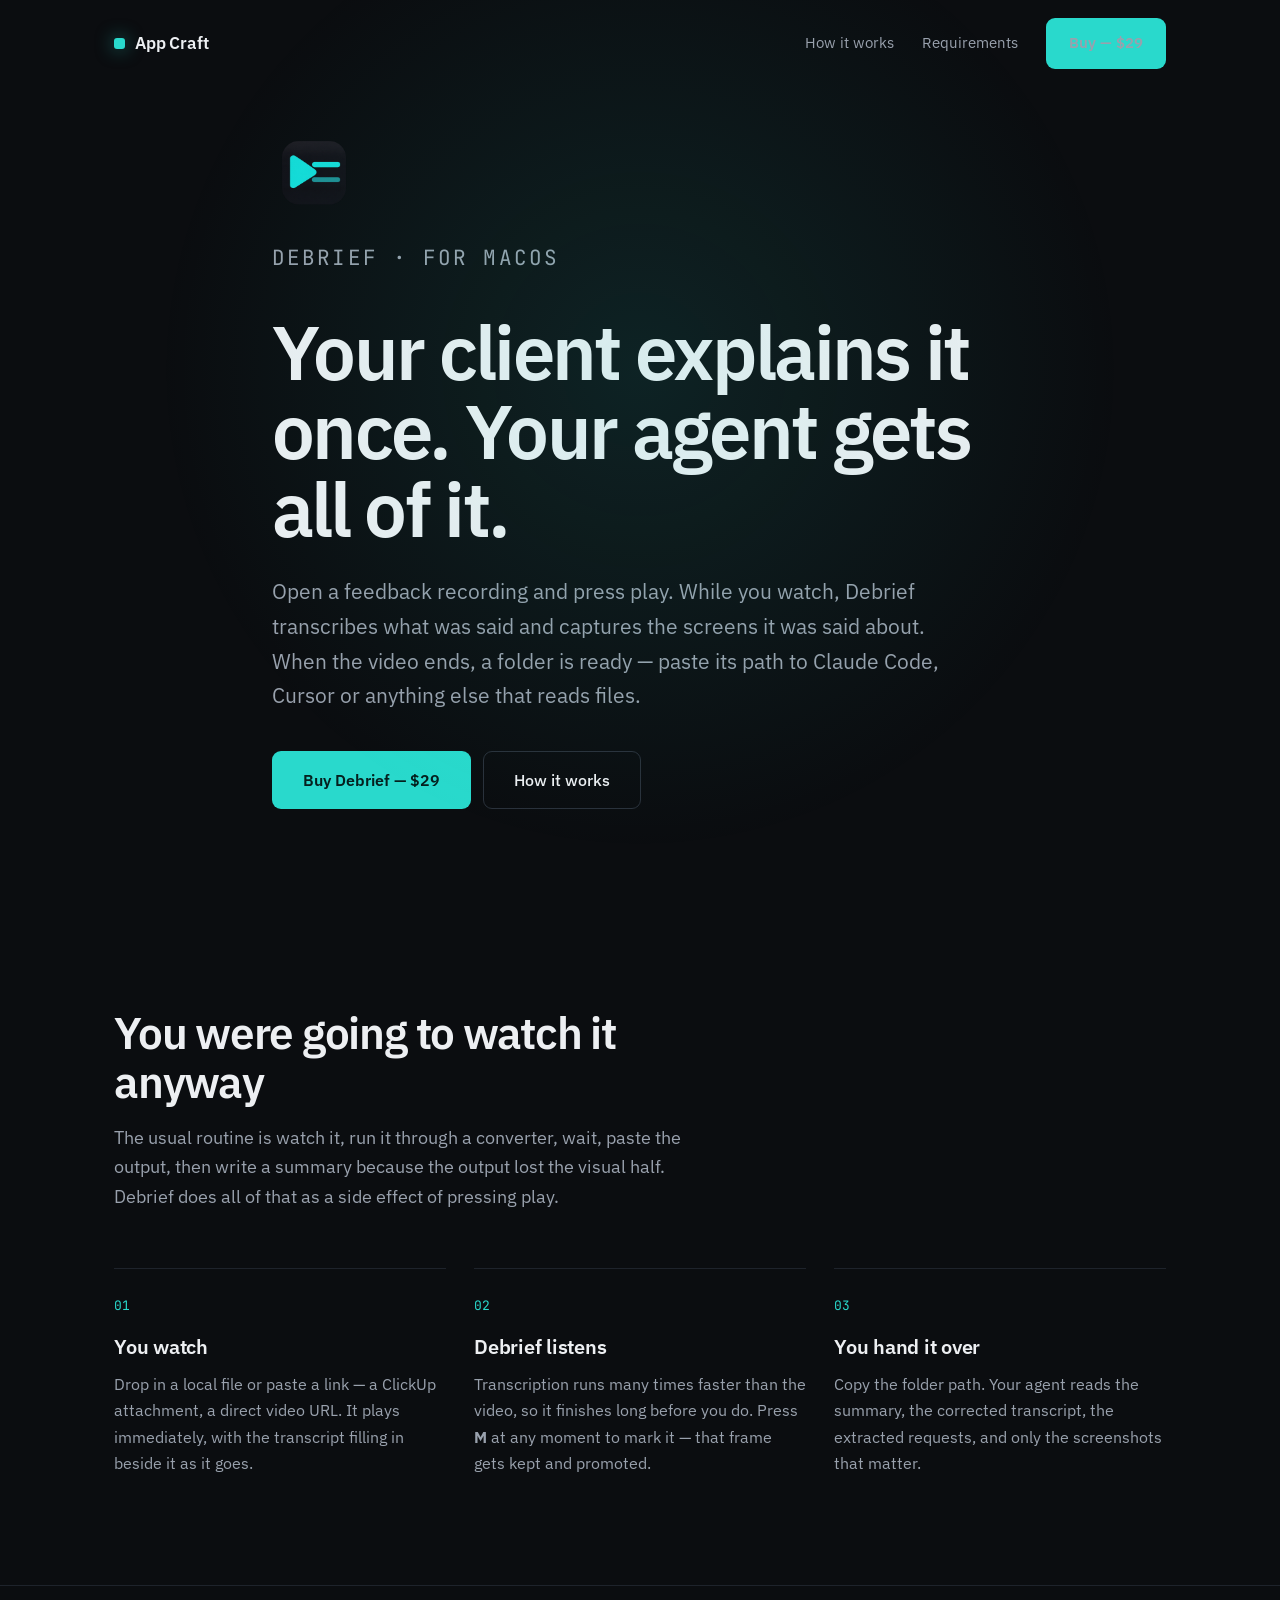
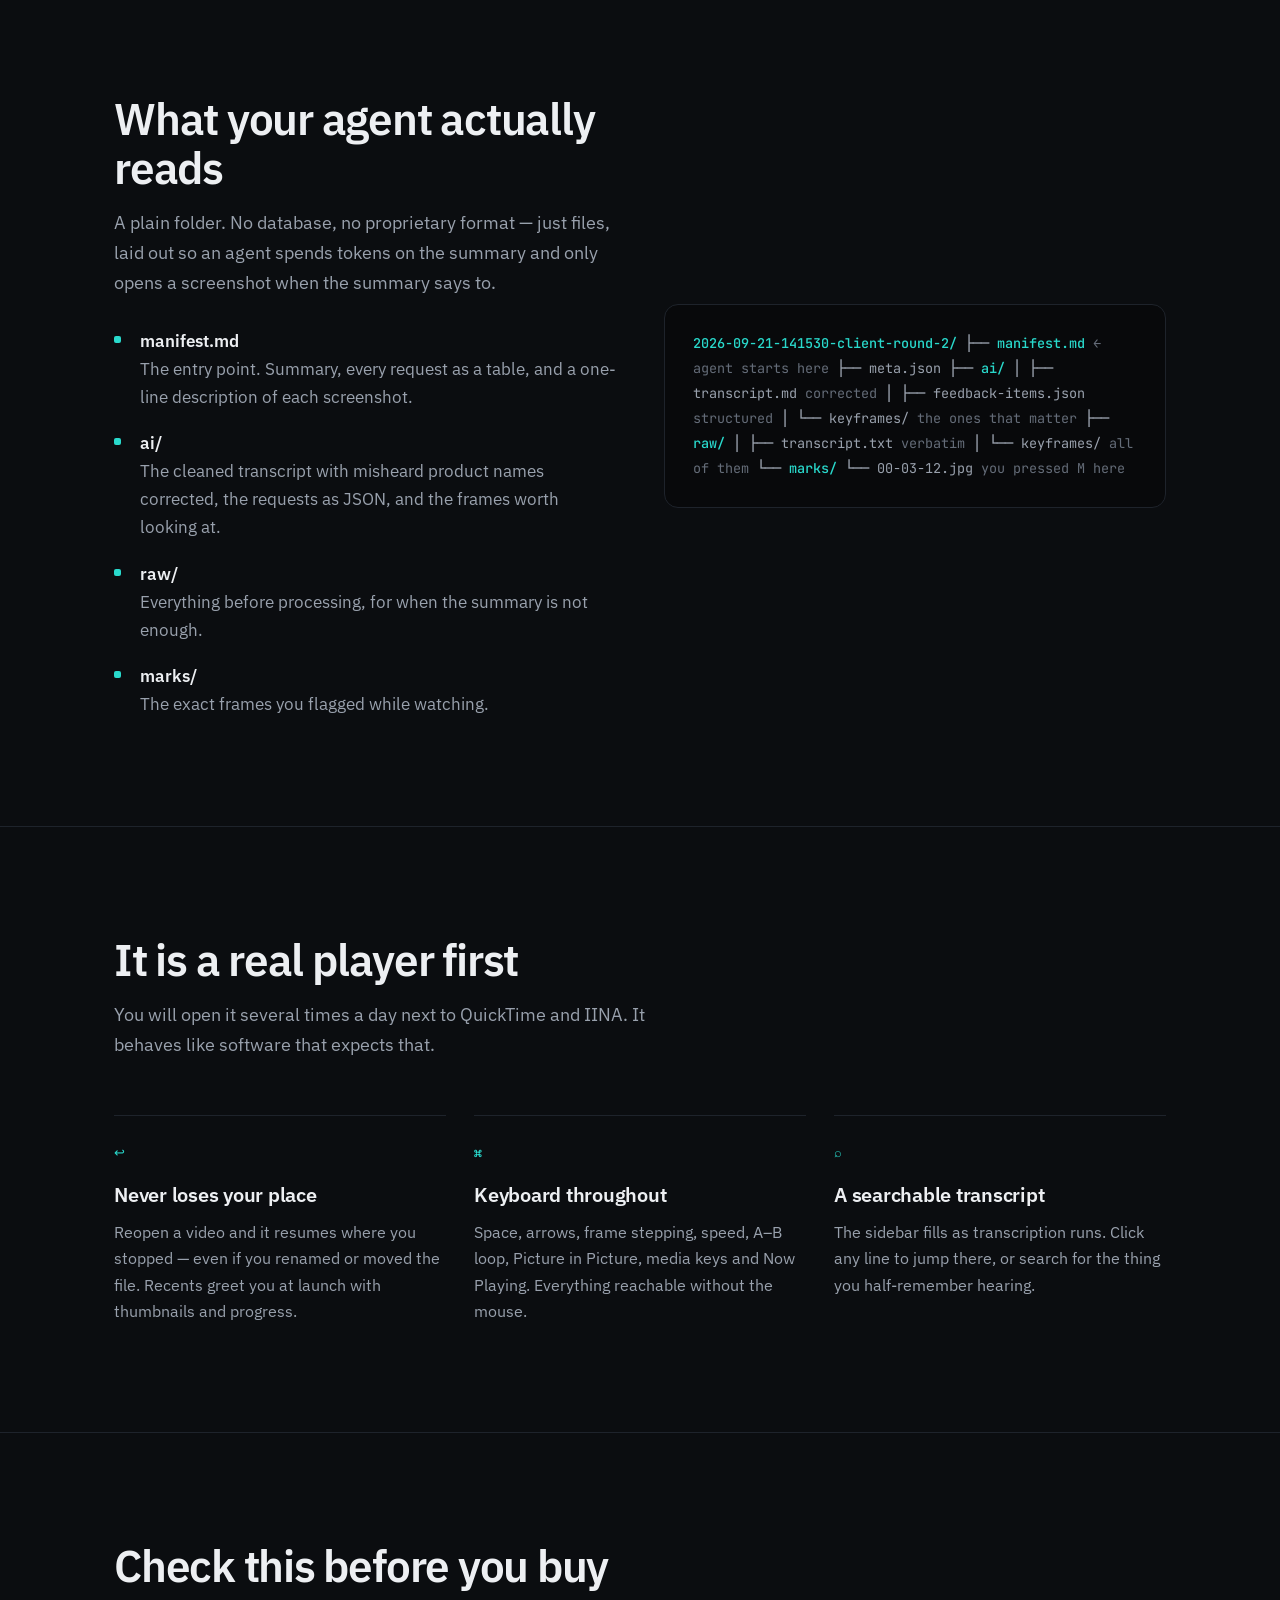
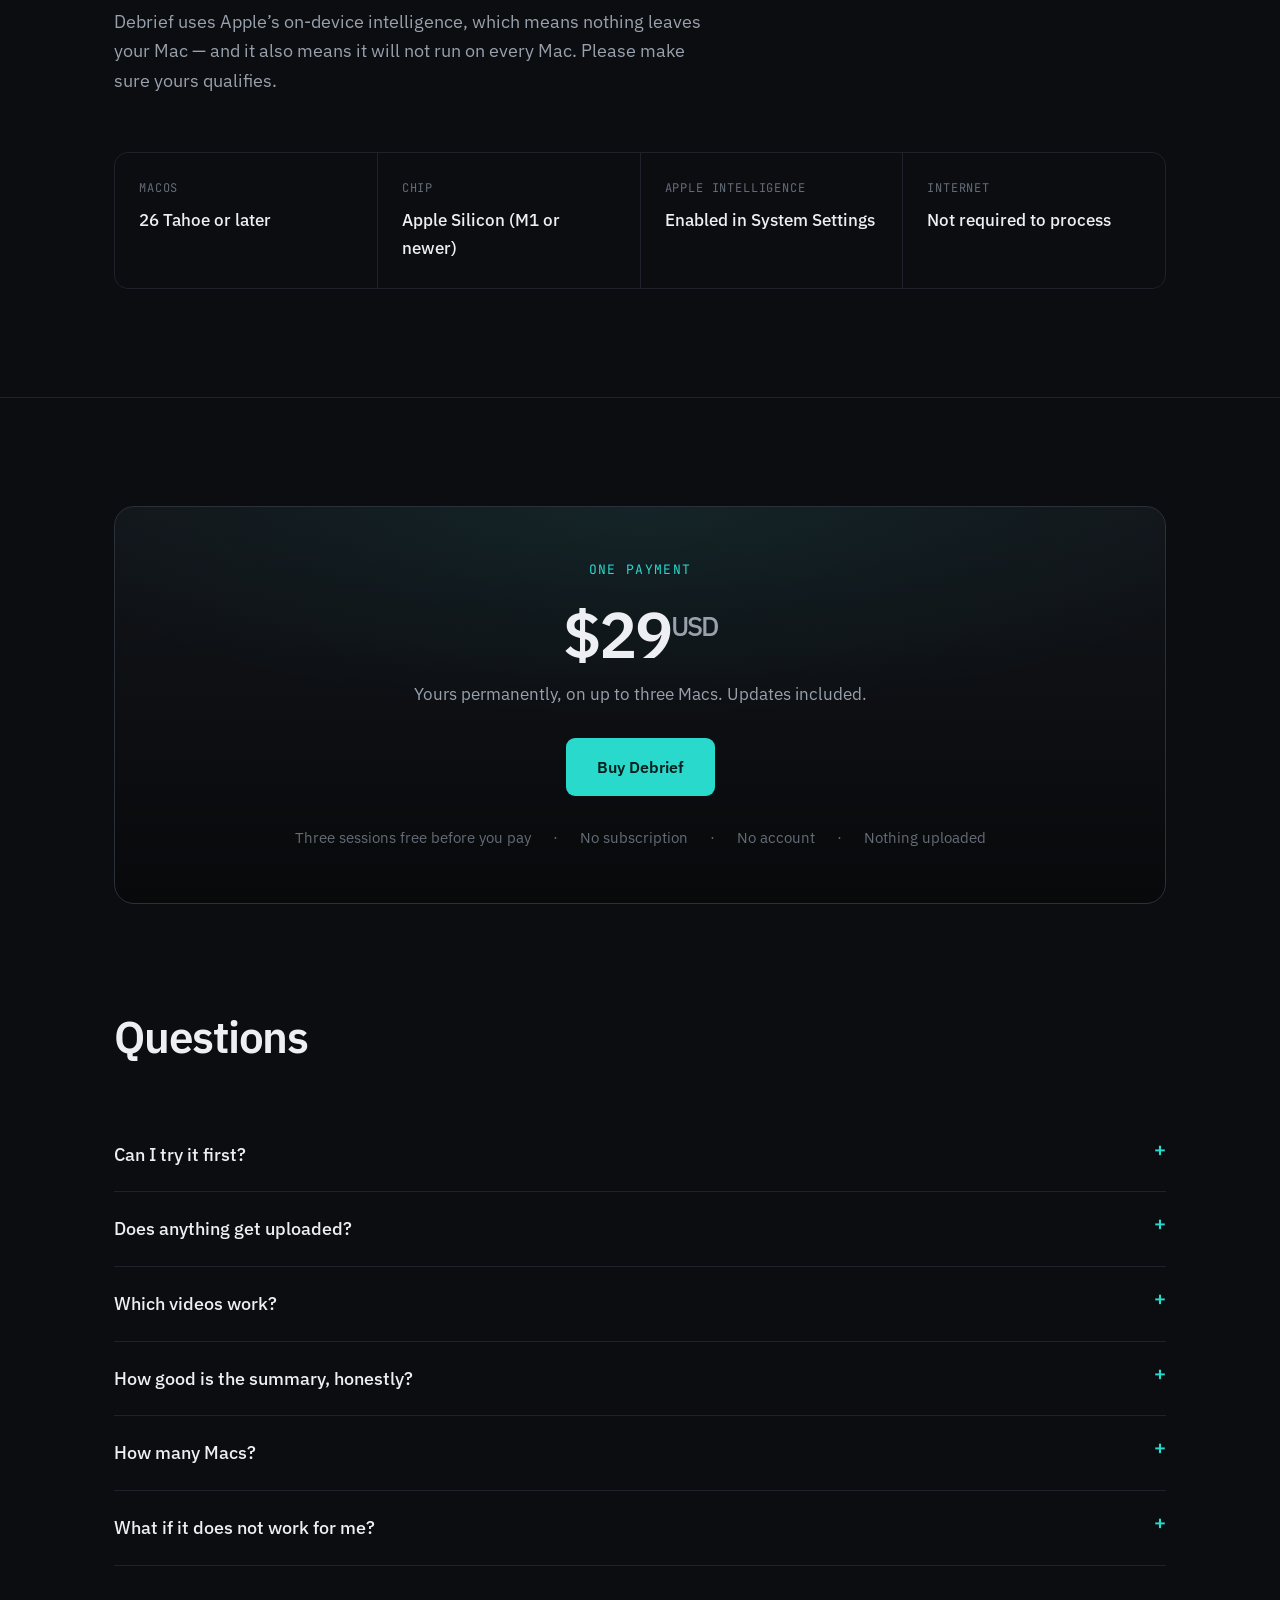
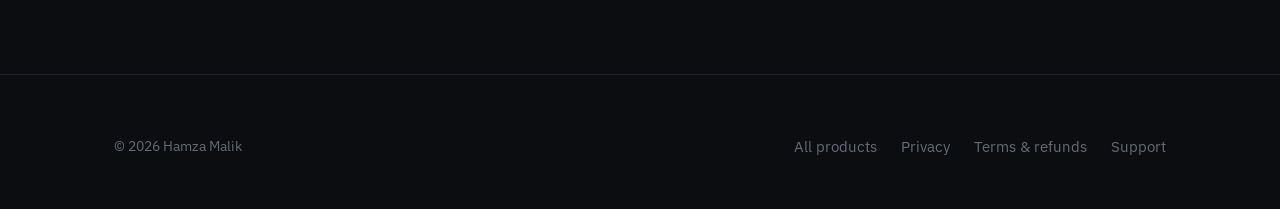
==== debrief.html @ cdd6bd23 "App Craft site with Debrief product page" ====
<!DOCTYPE html>
<html lang="en">
<head>
<meta charset="utf-8">
<meta name="viewport" content="width=device-width, initial-scale=1">
<title>Debrief — feedback videos become context for your coding agent</title>
<meta name="description" content="A Mac video player that transcribes client feedback and captures the screens while you watch, then hands your AI coding agent a folder it can read.">
<meta property="og:title" content="Debrief — feedback videos become context">
<meta property="og:description" content="Watch the video once. The transcript, the screens and a summary are waiting when it ends.">
<meta property="og:type" content="product">
<link rel="icon" href="assets/img/debrief-icon.png">
<link rel="preconnect" href="https://fonts.googleapis.com">
<link rel="preconnect" href="https://fonts.gstatic.com" crossorigin>
<link href="https://fonts.googleapis.com/css2?family=IBM+Plex+Sans:wght@400;500;600&family=JetBrains+Mono:wght@400;500&display=swap" rel="stylesheet">
<link rel="stylesheet" href="assets/style.css">
</head>
<body>

<nav class="nav">
  <div class="wrap nav__inner">
    <a class="brand" href="index.html"><span class="brand__mark" aria-hidden="true"></span> App Craft</a>
    <div class="nav__links">
      <a href="#how">How it works</a>
      <a href="#requirements">Requirements</a>
      <a class="btn btn--primary" href="#buy">Buy — $29</a>
    </div>
  </div>
</nav>

<header class="hero">
  <div class="hero__glow" aria-hidden="true"></div>
  <div class="wrap">
    <img class="reveal" src="assets/img/debrief-icon.png" alt="" width="84" height="84" style="border-radius:19px;margin-bottom:26px;display:block">
    <p class="eyebrow reveal">Debrief &middot; for macOS</p>
    <h1 class="reveal" data-delay="1">Your client explains it once. Your agent gets all of it.</h1>
    <p class="reveal" data-delay="2">
      Open a feedback recording and press play. While you watch, Debrief transcribes what was
      said and captures the screens it was said about. When the video ends, a folder is ready —
      paste its path to Claude Code, Cursor or anything else that reads files.
    </p>
    <div class="hero__actions reveal" data-delay="3">
      <a class="btn btn--primary btn--lg" href="#buy">Buy Debrief — $29</a>
      <a class="btn btn--ghost btn--lg" href="#how">How it works</a>
    </div>
  </div>
</header>

<section id="how">
  <div class="wrap">
    <div class="section-head reveal">
      <h2>You were going to watch it anyway</h2>
      <p class="lede">
        The usual routine is watch it, run it through a converter, wait, paste the output, then
        write a summary because the output lost the visual half. Debrief does all of that as a
        side effect of pressing play.
      </p>
    </div>

    <div class="steps">
      <div class="step reveal">
        <span class="step__n">01</span>
        <h3>You watch</h3>
        <p>Drop in a local file or paste a link — a ClickUp attachment, a direct video URL. It plays immediately, with the transcript filling in beside it as it goes.</p>
      </div>
      <div class="step reveal" data-delay="1">
        <span class="step__n">02</span>
        <h3>Debrief listens</h3>
        <p>Transcription runs many times faster than the video, so it finishes long before you do. Press <b>M</b> at any moment to mark it — that frame gets kept and promoted.</p>
      </div>
      <div class="step reveal" data-delay="2">
        <span class="step__n">03</span>
        <h3>You hand it over</h3>
        <p>Copy the folder path. Your agent reads the summary, the corrected transcript, the extracted requests, and only the screenshots that matter.</p>
      </div>
    </div>
  </div>
</section>

<hr class="rule">

<section>
  <div class="wrap bundle">
    <div class="reveal">
      <h2>What your agent actually reads</h2>
      <p class="lede" style="margin-bottom:30px">
        A plain folder. No database, no proprietary format — just files, laid out so an agent
        spends tokens on the summary and only opens a screenshot when the summary says to.
      </p>
      <ul class="list">
        <li><strong>manifest.md</strong> The entry point. Summary, every request as a table, and a one-line description of each screenshot.</li>
        <li><strong>ai/</strong> The cleaned transcript with misheard product names corrected, the requests as JSON, and the frames worth looking at.</li>
        <li><strong>raw/</strong> Everything before processing, for when the summary is not enough.</li>
        <li><strong>marks/</strong> The exact frames you flagged while watching.</li>
      </ul>
    </div>

    <div class="tree reveal" data-delay="1" aria-label="Example session folder structure">
<b>2026-09-21-141530-client-round-2/</b>
├── <b>manifest.md</b>          <i>← agent starts here</i>
├── meta.json
├── <b>ai/</b>
│   ├── transcript.md       <i>corrected</i>
│   ├── feedback-items.json <i>structured</i>
│   └── keyframes/          <i>the ones that matter</i>
├── <b>raw/</b>
│   ├── transcript.txt      <i>verbatim</i>
│   └── keyframes/          <i>all of them</i>
└── <b>marks/</b>
    └── 00-03-12.jpg        <i>you pressed M here</i>
    </div>
  </div>
</section>

<hr class="rule">

<section>
  <div class="wrap">
    <div class="section-head reveal">
      <h2>It is a real player first</h2>
      <p class="lede">
        You will open it several times a day next to QuickTime and IINA. It behaves like
        software that expects that.
      </p>
    </div>
    <div class="steps">
      <div class="step reveal">
        <span class="step__n">↩</span>
        <h3>Never loses your place</h3>
        <p>Reopen a video and it resumes where you stopped — even if you renamed or moved the file. Recents greet you at launch with thumbnails and progress.</p>
      </div>
      <div class="step reveal" data-delay="1">
        <span class="step__n">⌘</span>
        <h3>Keyboard throughout</h3>
        <p>Space, arrows, frame stepping, speed, A–B loop, Picture in Picture, media keys and Now Playing. Everything reachable without the mouse.</p>
      </div>
      <div class="step reveal" data-delay="2">
        <span class="step__n">⌕</span>
        <h3>A searchable transcript</h3>
        <p>The sidebar fills as transcription runs. Click any line to jump there, or search for the thing you half-remember hearing.</p>
      </div>
    </div>
  </div>
</section>

<hr class="rule">

<section id="requirements">
  <div class="wrap">
    <div class="section-head reveal">
      <h2>Check this before you buy</h2>
      <p class="lede">
        Debrief uses Apple&rsquo;s on-device intelligence, which means nothing leaves your Mac —
        and it also means it will not run on every Mac. Please make sure yours qualifies.
      </p>
    </div>
    <dl class="reqs reveal">
      <div class="req"><dt>macOS</dt><dd>26 Tahoe or later</dd></div>
      <div class="req"><dt>Chip</dt><dd>Apple Silicon (M1 or newer)</dd></div>
      <div class="req"><dt>Apple Intelligence</dt><dd>Enabled in System Settings</dd></div>
      <div class="req"><dt>Internet</dt><dd>Not required to process</dd></div>
    </dl>
  </div>
</section>

<hr class="rule">

<section id="buy">
  <div class="wrap">
    <div class="price-card reveal">
      <p class="eyebrow">One payment</p>
      <p class="price">$29<sup>USD</sup></p>
      <p class="price-note">Yours permanently, on up to three Macs. Updates included.</p>
      <a class="btn btn--primary btn--lg" href="#" data-checkout>Buy Debrief</a>
      <div class="price-points">
        <span>Three sessions free before you pay</span>
        <span>·</span>
        <span>No subscription</span>
        <span>·</span>
        <span>No account</span>
        <span>·</span>
        <span>Nothing uploaded</span>
      </div>
    </div>
  </div>
</section>

<section style="padding-top:0">
  <div class="wrap">
    <div class="section-head reveal"><h2>Questions</h2></div>
    <div class="faq reveal">
      <details>
        <summary>Can I try it first?</summary>
        <p>Yes. The first three videos you process are free, with nothing held back — full transcript, screens and summary. The licence prompt appears on the fourth. The trial is counted in sessions rather than days because the product is judged per video, not per week.</p>
      </details>
      <details>
        <summary>Does anything get uploaded?</summary>
        <p>No. Transcription and summarisation run on your Mac using Apple&rsquo;s on-device models. There is no account, no server of mine, and no analytics. A video opened from a URL is fetched from that URL and nowhere else.</p>
      </details>
      <details>
        <summary>Which videos work?</summary>
        <p>Local files in any format macOS plays, and direct video links — including ClickUp attachments. YouTube, Loom and Vimeo links do not work: those sites do not serve a video file a player can open.</p>
      </details>
      <details>
        <summary>How good is the summary, honestly?</summary>
        <p>It depends on the recording. Clear narration over an app produces a genuinely useful list of requests. Rambling, heavy background noise, or unusual product names can produce something rougher — which is why the verbatim transcript and every captured frame are always kept alongside it, and why you get three free sessions to judge it on your own videos.</p>
      </details>
      <details>
        <summary>How many Macs?</summary>
        <p>Three. Enough for a laptop, a desktop and a spare, and you can move a licence between machines from Settings.</p>
      </details>
      <details>
        <summary>What if it does not work for me?</summary>
        <p>Email me and I will refund you. The three free sessions exist so this should rarely be necessary — please check the requirements above before buying, since Debrief cannot run without Apple Intelligence.</p>
      </details>
    </div>
  </div>
</section>

<footer>
  <div class="wrap foot">
    <small>&copy; 2026 Hamza Malik</small>
    <div class="foot__links">
      <a href="index.html">All products</a>
      <a href="privacy.html">Privacy</a>
      <a href="terms.html">Terms &amp; refunds</a>
      <a href="mailto:appcraft.dev1@gmail.com">Support</a>
    </div>
  </div>
</footer>

<script src="assets/app.js"></script>
</body>
</html>
---- assets/style.css ----
:root {
  --bg: #0B0D10;
  --bg-raised: #12151A;
  --bg-sunken: #08090B;
  --line: #1E232B;
  --line-strong: #2A313B;
  --text: #EDEFF2;
  --text-dim: #99A1AD;
  --text-faint: #646C78;
  --accent: #29D9CC;
  --accent-dim: #1B9C93;
  --accent-wash: rgba(41, 217, 204, 0.08);

  --sans: "IBM Plex Sans", -apple-system, BlinkMacSystemFont, system-ui, sans-serif;
  --mono: "JetBrains Mono", ui-monospace, SFMono-Regular, Menlo, monospace;

  --gutter: clamp(20px, 5vw, 64px);
  --max: 1180px;
  --section: clamp(80px, 12vh, 150px);
}

* { box-sizing: border-box; margin: 0; padding: 0; }

html { scroll-behavior: smooth; -webkit-text-size-adjust: 100%; }

body {
  background: var(--bg);
  color: var(--text);
  font-family: var(--sans);
  font-size: 17px;
  line-height: 1.65;
  -webkit-font-smoothing: antialiased;
  overflow-x: hidden;
}

a { color: inherit; text-decoration: none; }

::selection { background: var(--accent); color: #05201E; }

:focus-visible {
  outline: 2px solid var(--accent);
  outline-offset: 3px;
  border-radius: 3px;
}

.wrap {
  max-width: var(--max);
  margin: 0 auto;
  padding: 0 var(--gutter);
}

/* ---------- nav ---------- */

.nav {
  position: fixed;
  inset: 0 0 auto 0;
  z-index: 100;
  padding: 18px 0;
  transition: background 250ms ease, border-color 250ms ease, padding 250ms ease;
  border-bottom: 1px solid transparent;
}

.nav[data-scrolled="true"] {
  background: rgba(11, 13, 16, 0.82);
  backdrop-filter: saturate(160%) blur(14px);
  border-bottom-color: var(--line);
  padding: 12px 0;
}

.nav__inner { display: flex; align-items: center; justify-content: space-between; gap: 24px; }

.brand {
  display: inline-flex;
  align-items: center;
  gap: 10px;
  font-weight: 600;
  letter-spacing: -0.01em;
}

.brand__mark {
  width: 11px; height: 11px;
  border-radius: 3px;
  background: var(--accent);
  box-shadow: 0 0 18px rgba(41, 217, 204, 0.55);
}

.nav__links { display: flex; align-items: center; gap: 28px; font-size: 15px; }
.nav__links a { color: var(--text-dim); transition: color 180ms ease; }
.nav__links a:hover { color: var(--text); }

@media (max-width: 640px) { .nav__links a:not(.btn) { display: none; } }

/* ---------- buttons ---------- */

.btn {
  display: inline-flex;
  align-items: center;
  justify-content: center;
  gap: 9px;
  padding: 12px 22px;
  border-radius: 9px;
  font-size: 15px;
  font-weight: 500;
  border: 1px solid transparent;
  transition: transform 180ms ease, background 180ms ease, border-color 180ms ease;
  white-space: nowrap;
  cursor: pointer;
}

.btn--primary { background: var(--accent); color: #05201E; font-weight: 600; }
.btn--primary:hover { background: #3EE8DB; transform: translateY(-1px); }

.btn--ghost { border-color: var(--line-strong); color: var(--text); }
.btn--ghost:hover { border-color: var(--accent); color: var(--accent); }

.btn--lg { padding: 15px 30px; font-size: 16px; }

/* ---------- hero ---------- */

.hero {
  min-height: 100svh;
  display: flex;
  align-items: center;
  position: relative;
  padding: 120px 0 80px;
  overflow: hidden;
}

.hero__glow {
  position: absolute;
  top: -20%; left: 50%;
  width: min(1100px, 130vw);
  aspect-ratio: 1;
  transform: translateX(-50%);
  background: radial-gradient(circle, rgba(41, 217, 204, 0.11) 0%, transparent 62%);
  pointer-events: none;
  will-change: transform;
}

.eyebrow {
  font-family: var(--mono);
  font-size: 13px;
  letter-spacing: 0.1em;
  text-transform: uppercase;
  color: var(--accent);
  margin-bottom: 22px;
}

h1 {
  font-size: clamp(40px, 7vw, 76px);
  line-height: 1.03;
  letter-spacing: -0.035em;
  font-weight: 600;
  max-width: 16ch;
  margin-bottom: 26px;
}

.hero p {
  font-size: clamp(17px, 2.1vw, 21px);
  color: var(--text-dim);
  max-width: 54ch;
  margin-bottom: 38px;
}

.hero__actions { display: flex; flex-wrap: wrap; gap: 12px; }

/* ---------- sections ---------- */

section { padding: var(--section) 0; }

.section-head { margin-bottom: 56px; max-width: 60ch; }

h2 {
  font-size: clamp(28px, 4.2vw, 44px);
  line-height: 1.12;
  letter-spacing: -0.028em;
  font-weight: 600;
  margin-bottom: 16px;
}

h3 { font-size: 20px; font-weight: 600; letter-spacing: -0.012em; margin-bottom: 8px; }

.lede { color: var(--text-dim); font-size: 18px; }

.rule { height: 1px; background: var(--line); border: 0; }

/* ---------- product cards ---------- */

.products { display: grid; gap: 22px; }

.product {
  display: grid;
  grid-template-columns: 96px 1fr auto;
  gap: 28px;
  align-items: center;
  padding: 30px;
  border: 1px solid var(--line);
  border-radius: 18px;
  background: linear-gradient(180deg, var(--bg-raised), var(--bg-sunken));
  transition: border-color 220ms ease, transform 220ms ease;
}

.product:hover { border-color: var(--line-strong); transform: translateY(-2px); }

.product__icon { width: 96px; height: 96px; border-radius: 21px; display: block; }

.product__meta { display: flex; align-items: center; gap: 10px; margin-bottom: 7px; }

.tag {
  font-family: var(--mono);
  font-size: 11px;
  letter-spacing: 0.06em;
  text-transform: uppercase;
  padding: 3px 9px;
  border-radius: 999px;
  border: 1px solid var(--line-strong);
  color: var(--text-faint);
}

.tag--live { color: var(--accent); border-color: var(--accent-dim); background: var(--accent-wash); }

.product p { color: var(--text-dim); max-width: 52ch; }

.product--soon { opacity: 0.55; }

@media (max-width: 760px) {
  .product { grid-template-columns: 64px 1fr; gap: 20px; padding: 24px; }
  .product__icon { width: 64px; height: 64px; border-radius: 14px; }
  .product .btn { grid-column: 1 / -1; }
}

/* ---------- steps ---------- */

.steps { display: grid; grid-template-columns: repeat(auto-fit, minmax(240px, 1fr)); gap: 28px; }

.step { padding-top: 26px; border-top: 1px solid var(--line); }

.step__n {
  font-family: var(--mono);
  font-size: 13px;
  color: var(--accent);
  margin-bottom: 14px;
  display: block;
}

.step p { color: var(--text-dim); font-size: 16px; }

/* ---------- code / bundle ---------- */

.bundle {
  display: grid;
  grid-template-columns: minmax(0, 1fr) minmax(0, 1fr);
  gap: 48px;
  align-items: center;
}

@media (max-width: 860px) { .bundle { grid-template-columns: 1fr; gap: 32px; } }

.tree {
  font-family: var(--mono);
  font-size: 13.5px;
  line-height: 1.85;
  background: var(--bg-sunken);
  border: 1px solid var(--line);
  border-radius: 14px;
  padding: 26px 28px;
  color: var(--text-dim);
  overflow-x: auto;
}

.tree b { color: var(--accent); font-weight: 500; }
.tree i { color: var(--text-faint); font-style: normal; }

.list { list-style: none; display: grid; gap: 18px; }
.list li { padding-left: 26px; position: relative; color: var(--text-dim); }
.list li::before {
  content: "";
  position: absolute; left: 0; top: 9px;
  width: 7px; height: 7px; border-radius: 2px;
  background: var(--accent);
}
.list strong { color: var(--text); font-weight: 600; display: block; }

/* ---------- requirements ---------- */

.reqs {
  display: grid;
  grid-template-columns: repeat(auto-fit, minmax(200px, 1fr));
  gap: 1px;
  background: var(--line);
  border: 1px solid var(--line);
  border-radius: 14px;
  overflow: hidden;
}

.req { background: var(--bg); padding: 26px 24px; }
.req dt { font-family: var(--mono); font-size: 12px; letter-spacing: 0.07em; text-transform: uppercase; color: var(--text-faint); margin-bottom: 7px; }
.req dd { font-size: 17px; font-weight: 500; }

/* ---------- price ---------- */

.price-card {
  border: 1px solid var(--line-strong);
  border-radius: 20px;
  padding: clamp(32px, 5vw, 52px);
  background:
    radial-gradient(900px 300px at 50% 0%, var(--accent-wash), transparent 70%),
    linear-gradient(180deg, var(--bg-raised), var(--bg-sunken));
  text-align: center;
}

.price { font-size: clamp(44px, 7vw, 64px); font-weight: 600; letter-spacing: -0.035em; line-height: 1; }
.price sup { font-size: 0.42em; vertical-align: super; color: var(--text-dim); font-weight: 500; }
.price-note { color: var(--text-dim); margin: 14px 0 30px; }

.price-points { display: flex; flex-wrap: wrap; justify-content: center; gap: 10px 22px; margin-top: 30px; font-size: 15px; color: var(--text-faint); }

/* ---------- faq ---------- */

.faq { display: grid; gap: 0; }

details {
  border-bottom: 1px solid var(--line);
  padding: 22px 0;
}

summary {
  cursor: pointer;
  font-weight: 500;
  font-size: 18px;
  list-style: none;
  display: flex;
  justify-content: space-between;
  gap: 20px;
  align-items: flex-start;
}

summary::-webkit-details-marker { display: none; }

summary::after {
  content: "+";
  font-family: var(--mono);
  color: var(--accent);
  font-size: 20px;
  line-height: 1;
  transition: transform 220ms ease;
}

details[open] summary::after { transform: rotate(45deg); }

details p { color: var(--text-dim); margin-top: 14px; max-width: 70ch; font-size: 16px; }

/* ---------- footer ---------- */

footer { padding: 60px 0 50px; border-top: 1px solid var(--line); }
.foot { display: flex; flex-wrap: wrap; gap: 20px 40px; justify-content: space-between; align-items: center; }
.foot__links { display: flex; flex-wrap: wrap; gap: 24px; font-size: 15px; color: var(--text-faint); }
.foot__links a:hover { color: var(--text); }
.foot small { color: var(--text-faint); font-size: 14px; }

/* ---------- scroll reveal ---------- */

.reveal {
  opacity: 0;
  transform: translateY(22px);
  transition: opacity 700ms cubic-bezier(0.22, 1, 0.36, 1), transform 700ms cubic-bezier(0.22, 1, 0.36, 1);
}

.reveal[data-visible="true"] { opacity: 1; transform: none; }

.reveal[data-delay="1"] { transition-delay: 90ms; }
.reveal[data-delay="2"] { transition-delay: 180ms; }
.reveal[data-delay="3"] { transition-delay: 270ms; }

@media (prefers-reduced-motion: reduce) {
  html { scroll-behavior: auto; }
  .reveal { opacity: 1; transform: none; transition: none; }
  .hero__glow { transform: translateX(-50%) !important; }
  * { animation-duration: 0.01ms !important; transition-duration: 0.01ms !important; }
}

/* ---------- prose (legal pages) ---------- */

.prose { max-width: 70ch; padding: 150px 0 var(--section); }
.prose h1 { font-size: clamp(32px, 5vw, 46px); margin-bottom: 10px; }
.prose h2 { font-size: 22px; margin: 44px 0 12px; }
.prose p, .prose li { color: var(--text-dim); margin-bottom: 14px; }
.prose ul { padding-left: 22px; }
.prose .updated { font-family: var(--mono); font-size: 13px; color: var(--text-faint); margin-bottom: 40px; }
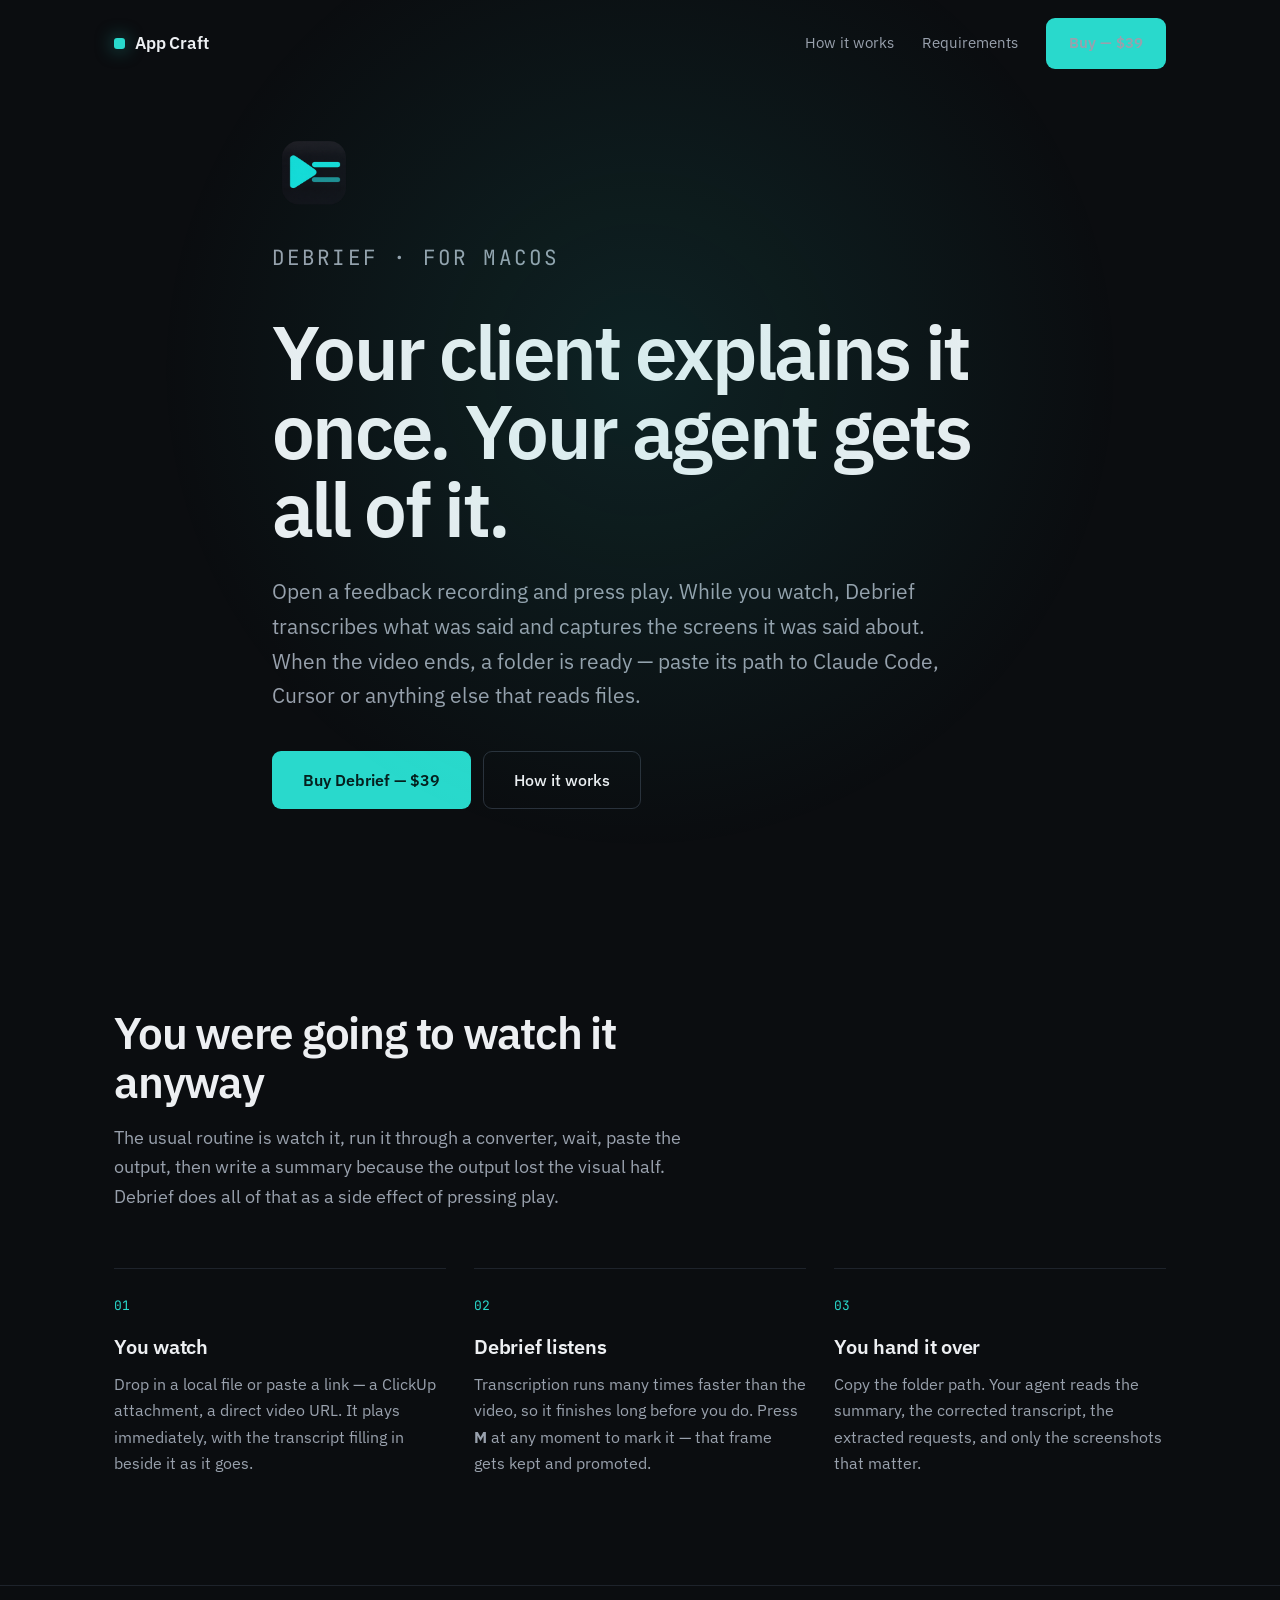
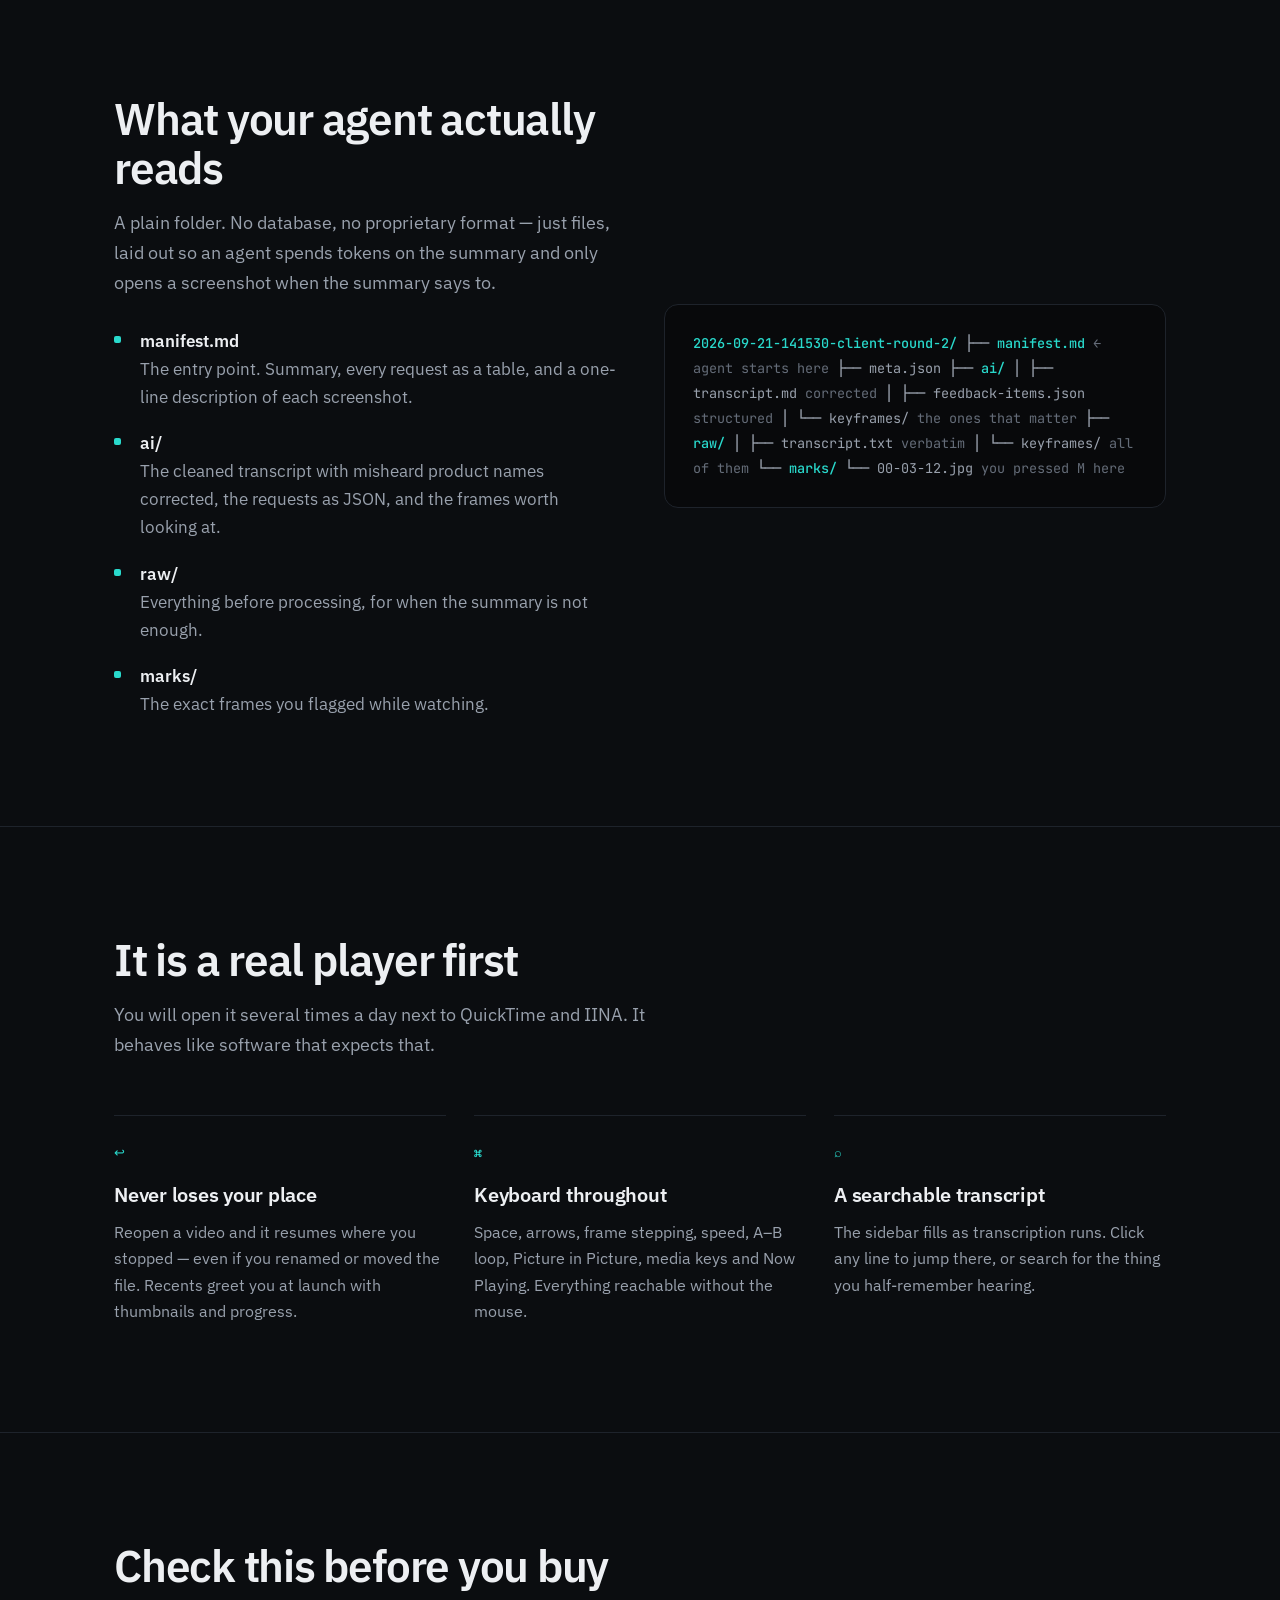
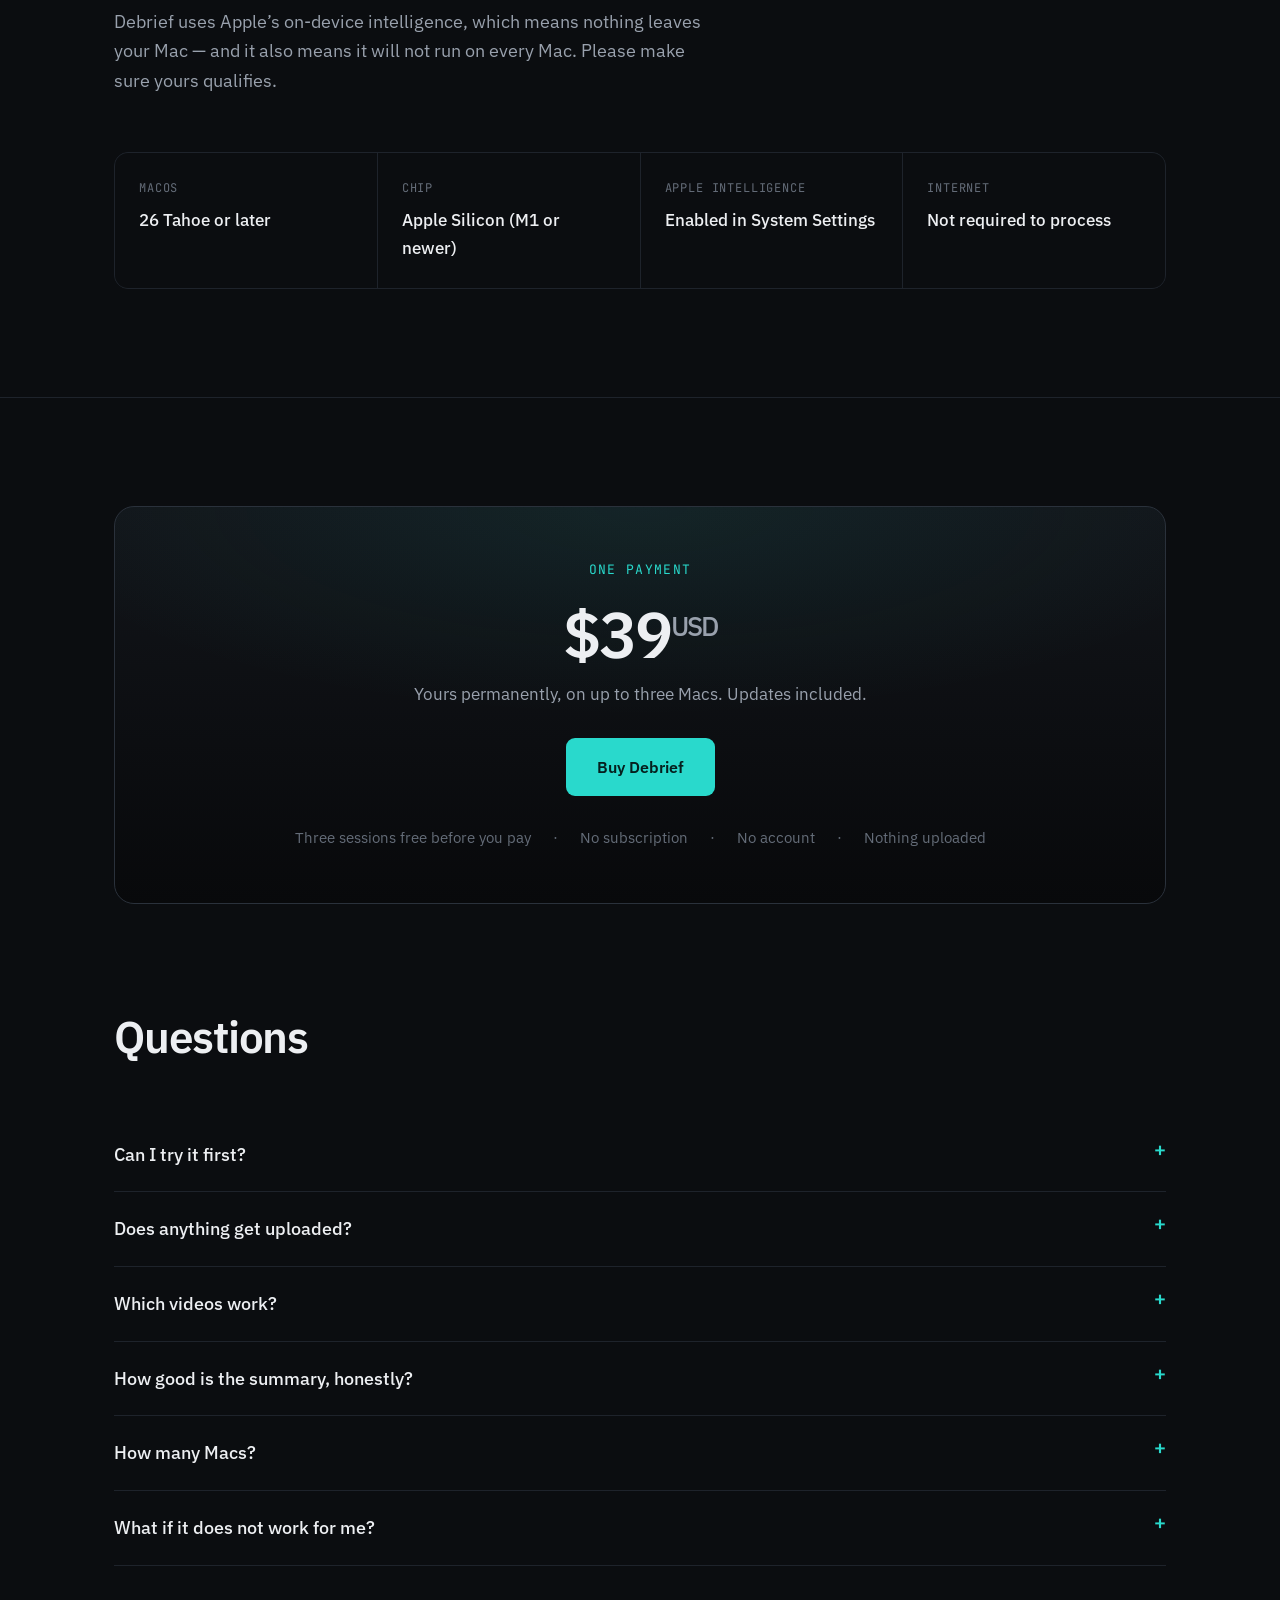
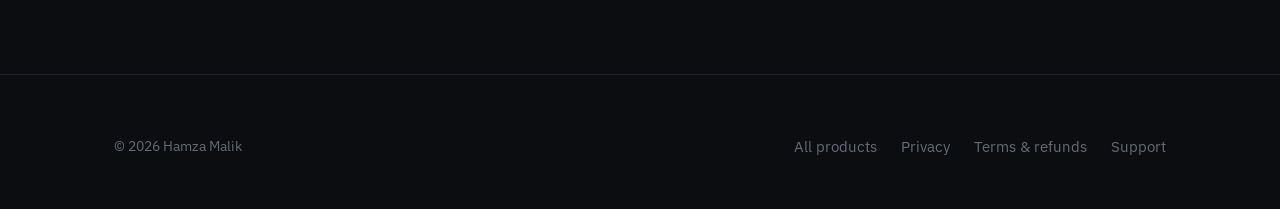
==== commit 2fbf25f6: "- update pricings" ====
--- a/debrief.html
+++ b/debrief.html
@@ -22,7 +22,7 @@
     <div class="nav__links">
       <a href="#how">How it works</a>
       <a href="#requirements">Requirements</a>
-      <a class="btn btn--primary" href="#buy">Buy — $29</a>
+      <a class="btn btn--primary" href="#buy">Buy — $39</a>
     </div>
   </div>
 </nav>
@@ -39,7 +39,7 @@
       paste its path to Claude Code, Cursor or anything else that reads files.
     </p>
     <div class="hero__actions reveal" data-delay="3">
-      <a class="btn btn--primary btn--lg" href="#buy">Buy Debrief — $29</a>
+      <a class="btn btn--primary btn--lg" href="#buy">Buy Debrief — $39</a>
       <a class="btn btn--ghost btn--lg" href="#how">How it works</a>
     </div>
   </div>
@@ -168,9 +168,9 @@
   <div class="wrap">
     <div class="price-card reveal">
       <p class="eyebrow">One payment</p>
-      <p class="price">$29<sup>USD</sup></p>
+      <p class="price">$39<sup>USD</sup></p>
       <p class="price-note">Yours permanently, on up to three Macs. Updates included.</p>
-      <a class="btn btn--primary btn--lg" href="#" data-checkout>Buy Debrief</a>
+      <a class="btn btn--primary btn--lg" href="https://getappcraft.lemonsqueezy.com/checkout/buy/982fca46-b35d-4577-b6e7-ce5a801bb7f1" data-checkout>Buy Debrief</a>
       <div class="price-points">
         <span>Three sessions free before you pay</span>
         <span>·</span>
